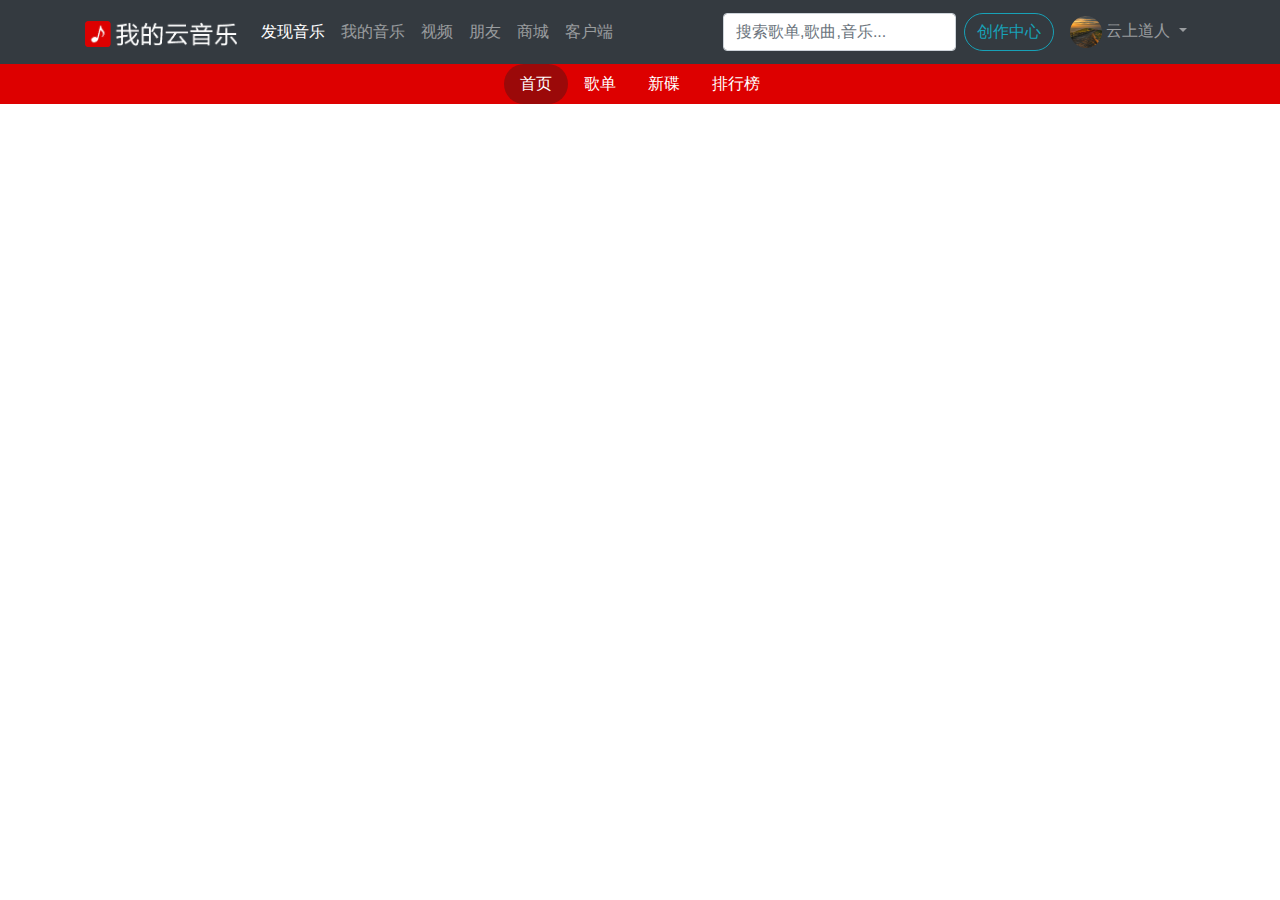
==== index.html @ 1333479b "add 第二层导航栏菜单" ====
<!DOCTYPE html>
<html>
	<head>
		<!-- ==================通用资源 -->
		<!-- 编码 -->
		<meta charset="utf-8">
		<!--实现响应式 -->
		<meta name="viewport" content="width=device-width, initial-scale=1, shrink-to-fit=no">

		<!-- bootstrap依赖 -->
		<link rel="stylesheet" href="./vender/bootstrap/css/bootstrap.min.css" crossorigin="anonymous" />

		<!-- form-validation表单验证框架样式 -->
		<link rel="stylesheet" href="./vender/form-validation/css/formValidation.min.css" />
		<!-- /==================通用资源 -->

		<link rel="stylesheet" href="./css/index.css" />

		<link rel="stylesheet" href="./css/common.css" />

		<title>注册</title>
	</head>
	<body>
		<!-- 头部 -->
		<header>
			<nav class="navbar navbar-expand-lg navbar-dark bg-dark">

				<div class="container">
					<!-- logo -->
					<a class="navbar-brand" href="./">
						<img src="./assets/logo.png" class="logo" />
					</a>

					<!-- 折叠菜单按钮；手机端才会显示 -->
					<button class="navbar-toggler" type="button" data-toggle="collapse" data-target="#navbarContent"
						aria-controls="navbarContent" aria-expanded="false" aria-label="Toggle navigation">
						<span class="navbar-toggler-icon"></span>
					</button>

					<!-- 导航栏内容容器 -->

					<div class="collapse navbar-collapse" id="navbarContent">
						<ul class="navbar-nav mr-auto">
							<li class="nav-item active">
								<a class="nav-link" href="./sheets">发现音乐</span></a>
							</li>

							<li class="nav-item">
								<a class="nav-link" href="./">我的音乐</a>
							</li>

							<li class="nav-item">
								<a class="nav-link" href="./videos">视频</a>
							</li>

							<li class="nav-item">
								<a class="nav-link" href="./feeds">朋友</a>
							</li>

							<li class="nav-item">
								<a class="nav-link" href="./foods">商城</a>
							</li>

							<li class="nav-item">
								<a class="nav-link" href="./d">客户端</a>
							</li>
						</ul>

						<!-- 搜索输入框 -->
						<form class="form-inline my-2 my-lg-0">
							<input class="form-control mr-sm-2" type="search" placeholder="搜索歌单,歌曲,音乐...">
						</form>

						<!-- 创作中心按钮 -->
						<a class="btn btn-outline-info rounded-pill mr-2" href="./admins">创作中心</a>

						<!-- 登录按钮；未登录时显示 -->
						<a class="btn btn-primary" href="./login" style="display: none;">快捷登录</a>

						<!-- 用户下拉菜单；登录后显示 -->
						<ul class="navbar-nav dropdown-hover">
							<li class="nav-item dropdown">
								<a class="nav-link dropdown-toggle" href="#" id="navbarDropdown" role="button"
									data-toggle="dropdown" aria-haspopup="true" aria-expanded="false">
									<img alt="avatar" class="rounded-circle avatar" src="./assets/avatar2.jpeg" />
									<span>云上道人</span>
								</a>

								<!-- 下拉菜单 -->
								<div class="dropdown-menu" aria-labelledby="navbarDropdown">
									<a class="dropdown-item" href="./users/show.html">我的主页</a>
									<a class="dropdown-item" href="./orders/index.html">我的订单</a>
									<a class="dropdown-item" href="./chats/index.html">我的消息</a>

									<div class="dropdown-divider"></div>

									<a class="dropdown-item" href="/settings/profile.html">个人设置</a>
									<a class="dropdown-item" href="/settings/avatar.html">头像设置</a>

									<a class="dropdown-item" href="/admins/index.html">后台管理</a>
									<a class="dropdown-item" href="/admins/index.html">创作者后台</a>

									<div class="dropdown-divider"></div>

									<!-- 退出表单 -->
									<form method="post" action="./logout">
										<button class="dropdown-item" type="submit">退出登录</button>
									</form>
								</div>
							</li>
						</ul>
					</div>

				</div>
			</nav>
		</header>
		<!-- /头部 -->
		
		<!-- 第二层导航栏 -->
		<ul class="nav nav-second justify-content-center bg-primary">
			<li class="nav-item">
				<a class="nav-link text-white active" href="#">首页</a>
			</li>
		
			<li class="nav-item">
				<a class="nav-link text-white" href="#">歌单</a>
			</li>
			
			<li class="nav-item">
				<a class="nav-link text-white" href="#">新碟</a>
			</li>
		
			<li class="nav-item">
				<a class="nav-link text-white" href="#">排行榜</a>
			</li>
		</ul>
		<!-- /第二层导航栏 -->
		

		<!-- ==================通用资源 -->
		<!-- jquery框架 -->
		<script src="./vender/jquery/jquery.min.js" crossorigin="anonymous"></script>

		<!-- popper框架 -->
		<script src="./vender/poper/popper.min.js" crossorigin="anonymous"></script>

		<!-- bootstrap js依赖 -->
		<script src="./vender/bootstrap/js/bootstrap.min.js" crossorigin="anonymous"></script>

		<!-- form-validation表单验证框架样式 js依赖 -->
		<script src="./vender/form-validation/js/form-validation.min.js"></script>

		<!-- form-validation表单验证框架依赖bootstrap js依赖 -->
		<script src="./vender/form-validation/js/framework/bootstrap.js"></script>

		<!-- form-validation表单验证框架中文语言提示 -->
		<script src="./vender/form-validation/js/language/zh_CN.js"></script>

		<!-- /==================通用资源 -->





	</body>
</html>
---- vender/form-validation/css/formValidation.min.css ----
.fv-has-feedback{position:relative}.fv-control-feedback{position:absolute;top:0;right:0;z-index:2;display:block;width:34px;height:34px;line-height:34px;text-align:center}.fv-help-block{display:block}.fv-form-bootstrap .help-block{margin-bottom:0}.fv-form-bootstrap .tooltip-inner{text-align:left}.fv-form-bootstrap .fv-icon-no-label{top:0}.fv-form-bootstrap .fv-bootstrap-icon-input-group{z-index:100}.form-inline.fv-form-bootstrap .form-group{vertical-align:top}.fv-form-foundation .fv-control-feedback{top:21px;right:15px;width:37px;height:37px;line-height:37px}.fv-form-foundation .collapse .fv-control-feedback{top:0;right:0}.fv-form-foundation .fv-icon-no-label,.fv-form-horizontal.fv-form-foundation .fv-control-feedback{top:0}.fv-form-foundation .error .fv-control-feedback{color:#f04124}.error.fv-has-tooltip select,.error.fv-has-tooltip textarea,.fv-form-foundation .error.fv-has-tooltip input{margin-bottom:1rem}.fv-form-pure .fv-control-feedback{top:22px;width:36px;height:36px;line-height:36px}.pure-form-stacked.fv-form-pure .fv-control-feedback{top:4px}.pure-form-aligned .pure-control-group .fv-help-block{margin-top:5px;margin-left:180px}.fv-form-pure .fv-icon-no-label,.pure-form-aligned.fv-form-pure .fv-control-feedback{top:0}.fv-form-pure .fv-has-error .fv-control-feedback,.fv-form-pure .fv-has-error .fv-help-block,.fv-form-pure .fv-has-error label{color:#CA3C3C}.fv-form-semantic .fv-control-feedback.icon{right:7px}.fv-form-semantic .error .icon{color:#d95c5c}.fv-form-horizontal.fv-form-semantic .row{padding-bottom:0}.fv-form-uikit .fv-control-feedback{top:25px;width:30px;height:30px;line-height:30px}.fv-form-uikit .uk-text-danger{display:block}.uk-form-horizontal.fv-form-uikit .fv-control-feedback{top:0}.fv-form-uikit .fv-has-error .fv-control-feedback,.fv-form-uikit .fv-has-error .uk-form-label,.fv-form-uikit .fv-has-error label{color:#D85030}.fv-form-uikit .fv-icon-no-label{top:0}
---- css/index.css ----
//首页样式

.nav-send .nav-item a {
	height: 1.25rem;
	line-height: 1.25rem;

	padding: 0 0.813rem;
	margin: .625rem 1.063rem;
}

/* 第二层导航栏 选中 */
.nav-second a.active,
.nav-second a:hover {
	/* 背景颜色 */
	background-color: #9B0909;

	/* 圆角 */
	border-radius: 1.25rem;
}
}
---- css/common.css ----
/**
 * 通用背景
 */
.bg{
	background-color: #f9f9f9;
}

/**
 * form-validation表单验证，不兼容bootstrap4，自定义样式
 */
.has-success label{
	color: #28a745;
}
.has-success input
{
    border-color: #28a745;
}
.has-error label
{
    color: #dc3545;
}

.has-error input
{
    border-color: #dc3545;
}

.help-block{
    border-color: #dc3545;
}

.logo{
	height:1.6rem;
}

/**
 * 导航栏图像样式
 */
.avatar{
	width: 2rem;
	height: 2rem;
}

/**
 * 添加dropdown-hover 实现鼠标经过显示下拉框
 */
.dropdown-hover .dropdown:hover > .dropdown-menu{
	display: block;
}
.dropdown-hover .dropdown > .dropdown-toggle:active{
	pointer-events: none;
}
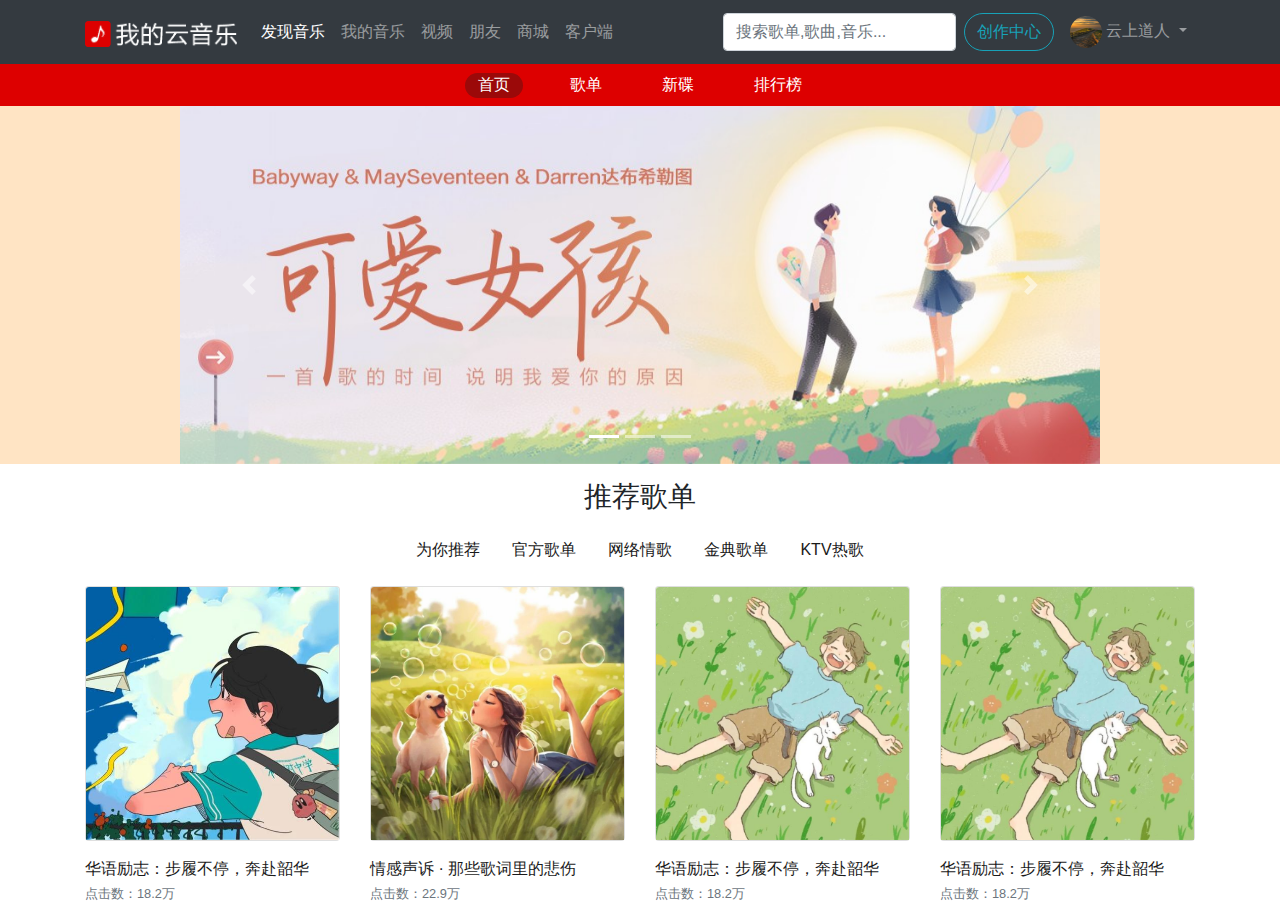
==== commit 1691bb60: "add 轮播图、推荐歌单" ====
--- a/index.html
+++ b/index.html
@@ -115,27 +115,229 @@
 			</nav>
 		</header>
 		<!-- /头部 -->
-		
+
 		<!-- 第二层导航栏 -->
 		<ul class="nav nav-second justify-content-center bg-primary">
 			<li class="nav-item">
 				<a class="nav-link text-white active" href="#">首页</a>
 			</li>
-		
+
 			<li class="nav-item">
 				<a class="nav-link text-white" href="#">歌单</a>
 			</li>
-			
+
 			<li class="nav-item">
 				<a class="nav-link text-white" href="#">新碟</a>
 			</li>
-		
+
 			<li class="nav-item">
 				<a class="nav-link text-white" href="#">排行榜</a>
 			</li>
 		</ul>
 		<!-- /第二层导航栏 -->
-		
+
+		<!-- 轮播图 -->
+		<div style="background-color: bisque;">
+			<div class="container">
+				<!-- 行 -->
+				<div class="row">
+					<!-- 列 -->
+					<div class="col-12 col-md-10 offset-md-1">
+						<!-- banner -->
+						<div id="banner" class="carousel slide" data-ride="carousel">
+							<!-- 指示器 -->
+							<ol class="carousel-indicators">
+								<li data-target="#banner" data-slide-to="0" class="active"></li>
+								<li data-target="#banner" data-slide-to="1"></li>
+								<li data-target="#banner" data-slide-to="2"></li>
+							</ol><!-- /指示器 -->
+
+							<!-- banner内容 -->
+							<div class="carousel-inner">
+								<div class="carousel-item active">
+									<a href="//www.ixuea.com">
+										<img src="./assets/download/6.jpg" class="d-block w-100">
+									</a>
+								</div>
+
+								<div class="carousel-item">
+									<a href="//www.ixuea.com/books">
+										<img src="./assets/download/5.jpg" class="d-block w-100">
+									</a>
+								</div>
+
+								<div class="carousel-item">
+									<a href="//www.ixuea.com">
+										<img src="./assets/download/7.jpg" class="d-block w-100">
+									</a>
+								</div>
+							</div><!-- /banner内容 -->
+
+							<!--aria-hidden:失明的人使用识读设备（自动读取内容并自动播放出来）
+									        播放到此属性的内容时会自动跳过，以免残障人士混淆
+									
+									        sr-only:全称是 screen reader only
+									        意为：仅供屏幕阅读器，这个class主要用于增强 accessbility（可访问性）-->
+							<!-- 上一页按钮 -->
+							<a class="carousel-control-prev" href="#banner" role="button" data-slide="prev">
+								<span class="carousel-control-prev-icon" aria-hidden="true"></span>
+								<span class="sr-only">上一页</span>
+							</a><!-- /上一页按钮 -->
+
+							<!-- 下一页按钮 -->
+							<a class="carousel-control-next" href="#banner" role="button" data-slide="next">
+								<span class="carousel-control-next-icon" aria-hidden="true"></span>
+								<span class="sr-only">下一页</span>
+							</a><!-- /下一页按钮 -->
+						</div>
+						<!-- /banner -->
+					</div>
+				</div>
+			</div>
+		</div>
+		<!-- /轮播图 -->
+
+		<!-- 推荐歌单内容容器 -->
+		<div class="container">
+
+			<!-- 电脑页面显示的推荐歌单标题 -->
+			<!-- 行 -->
+			<!-- d-none表示在所有尺寸的屏幕上隐藏 d-sm-block表示只在xs尺寸的屏幕上隐藏-->
+			<div class="row text-center d-none d-sm-block mt-3">
+				<!-- 列 -->
+				<div class="col-12">
+					<h3>推荐歌单</h3>
+				</div>
+			</div><!-- /电脑页面显示的推荐歌单标题 -->
+
+			<!-- 移动设备显示的推荐歌单标题 -->
+			<!-- d-block表示所有尺寸屏幕都显示，d-sm-none表示只在xs尺寸的屏幕上隐藏 -->
+			<div class="row mt-3 d-block d-sm-none">
+				<div class="col-12">
+					<!--d-flex:使用flex布局，justify-content-between：内容两端对齐-->
+					<div class="d-flex justify-content-between">
+						<h5>推荐歌单</h5>
+						<a href="./sheets/index.html">更多></a>
+					</div>
+				</div>
+			</div><!-- /移动设备显示的推荐歌单标题 -->
+
+
+			<!-- 推荐歌单类别 -->
+			<div class="row mt-3 d-none d-sm-block">
+				<div class="col-12">
+					<ul class="nav justify-content-center">
+						<li class="nav-item">
+							<a class="nav-link" href="#">为你推荐</a>
+						</li>
+						<li class="nav-item">
+							<a class="nav-link" href="#">官方歌单</a>
+						</li>
+						<li class="nav-item">
+							<a class="nav-link" href="#">网络情歌</a>
+						</li>
+						<li class="nav-item">
+							<a class="nav-link" href="#">金典歌单</a>
+						</li>
+						<li class="nav-item">
+							<a class="nav-link" href="#">KTV热歌</a>
+						</li>
+					</ul>
+				</div>
+			</div><!-- /推荐歌单类别 -->
+
+			<!-- 推荐歌单 -->
+			<div class="row mt-3">
+				<!-- 列 -->
+				<div class="col-6 col-md-3 mb-3">
+					<div class="card-deck">
+						<div class="card">
+							<!-- 封面 -->
+							<img src="./assets/download/12.jpg" class="card-img-top">
+						</div>
+					</div>
+					<!-- 标题容器 -->
+					<div class="mt-3">
+						<a href="./sheets/show.html">
+							<span>华语励志：步履不停，奔赴韶华</span> <br />
+							<small>
+								<span class="text-secondary">
+									点击数：<span>18.2万</span>
+								</span>
+							</small>
+						</a>
+					</div>
+				</div>
+				<!-- 列 -->
+				<div class="col-6 col-md-3 mb-3">
+					<div class="card-deck">
+						<div class="card">
+							<!-- 封面 -->
+							<img src="./assets/download/11.jpg" class="card-img-top">
+						</div>
+					</div>
+					<!-- 标题容器 -->
+					<div class="mt-3">
+						<a href="./sheets/show.html">
+							<span>情感声诉 · 那些歌词里的悲伤</span> <br />
+							<small>
+								<span class="text-secondary">
+									点击数：<span>22.9万</span>
+								</span>
+							</small>
+						</a>
+					</div>
+				</div>
+				<!-- 列 -->
+				<div class="col-6 col-md-3 mb-3">
+					<div class="card-deck">
+						<div class="card">
+							<!-- 封面 -->
+							<img src="./assets/download/10.jpg" class="card-img-top">
+						</div>
+					</div>
+					<!-- 标题容器 -->
+					<div class="mt-3">
+						<a href="./sheets/show.html">
+							<span>华语励志：步履不停，奔赴韶华</span> <br />
+							<small>
+								<span class="text-secondary">
+									点击数：<span>18.2万</span>
+								</span>
+							</small>
+						</a>
+					</div>
+				</div>
+				<!-- 列 -->
+				<div class="col-6 col-md-3 mb-3">
+					<div class="card-deck">
+						<div class="card">
+							<!-- 封面 -->
+							<img src="./assets/download/10.jpg" class="card-img-top">
+						</div>
+					</div>
+					<!-- 标题容器 -->
+					<div class="mt-3">
+						<a href="./sheets/show.html">
+							<span>华语励志：步履不停，奔赴韶华</span> <br />
+							<small>
+								<span class="text-secondary">
+									点击数：<span>18.2万</span>
+								</span>
+							</small>
+						</a>
+					</div>
+				</div>
+
+			</div>
+
+		</div>
+
+
+
+
+
+
 
 		<!-- ==================通用资源 -->
 		<!-- jquery框架 -->
--- a/css/index.css
+++ b/css/index.css
@@ -1,11 +1,11 @@
-//首页样式
-
-.nav-send .nav-item a {
-	height: 1.25rem;
-	line-height: 1.25rem;
-
+/**
+ * 首页样式
+ */
+.nav-second .nav-item a {
+	height: 1.55rem;
+	line-height: 1.55rem;
 	padding: 0 0.813rem;
-	margin: .625rem 1.063rem;
+	margin: 0.55rem 1.063rem;
 }
 
 /* 第二层导航栏 选中 */
--- a/css/common.css
+++ b/css/common.css
@@ -49,4 +49,20 @@
 }
 .dropdown-hover .dropdown > .dropdown-toggle:active{
 	pointer-events: none;
+}
+
+/**
+ * 全局a标签样式
+ */
+a{
+	color: #1a1a1a;
+	
+}
+
+/**
+ * 所有a标签，鼠标放上去样式
+ */
+a:hover{
+	color: #d00;
+	text-decoration: none;
 }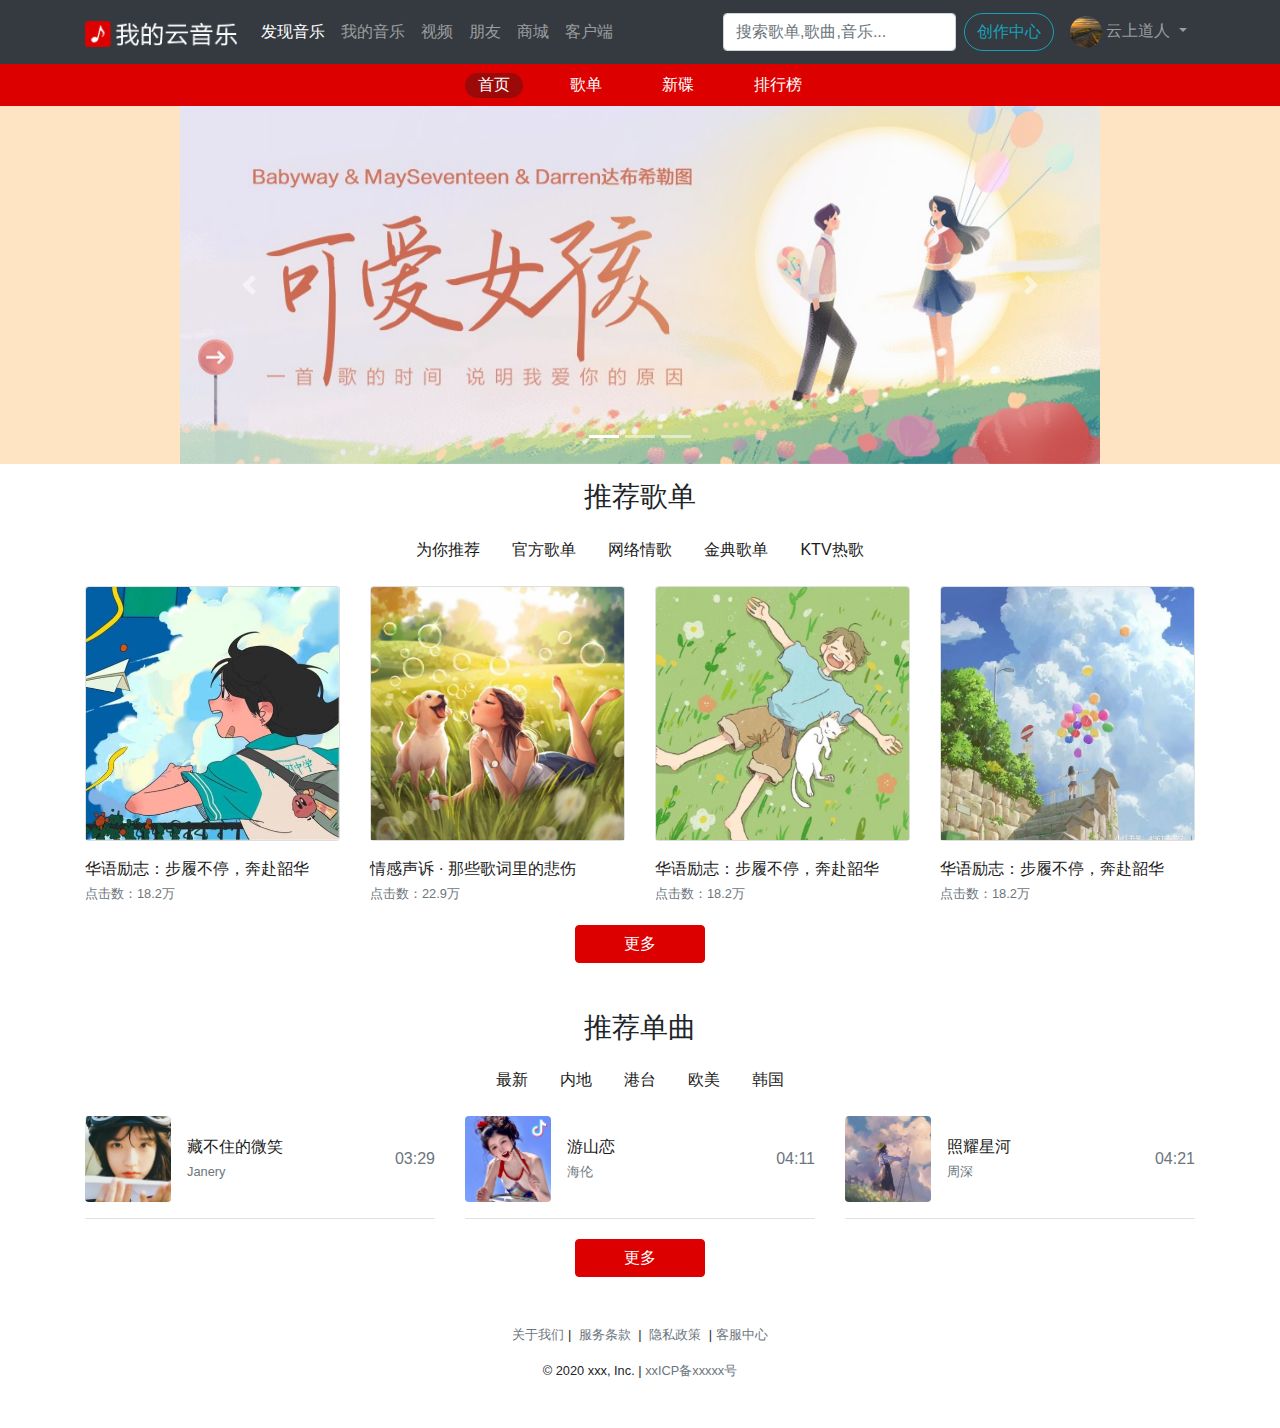
==== commit 9a5898ea: "add 推荐单曲、底部导航栏" ====
--- a/index.html
+++ b/index.html
@@ -217,7 +217,7 @@
 					<!--d-flex:使用flex布局，justify-content-between：内容两端对齐-->
 					<div class="d-flex justify-content-between">
 						<h5>推荐歌单</h5>
-						<a href="./sheets/index.html">更多></a>
+						<a href="./sheets/index.html" class="text-secondary">更多></a>
 					</div>
 				</div>
 			</div><!-- /移动设备显示的推荐歌单标题 -->
@@ -313,7 +313,7 @@
 					<div class="card-deck">
 						<div class="card">
 							<!-- 封面 -->
-							<img src="./assets/download/10.jpg" class="card-img-top">
+							<img src="./assets/download/9.jpg" class="card-img-top">
 						</div>
 					</div>
 					<!-- 标题容器 -->
@@ -328,14 +328,166 @@
 						</a>
 					</div>
 				</div>
-
-			</div>
-
+			</div>
 		</div>
 
-
-
-
+		<!-- 更多按钮行 -->
+		<div class="row mt-1 text-center">
+			<div class="col-12">
+				<a class="btn btn-primary pl-5 pr-5" href="../">更多</a>
+			</div>
+		</div>
+
+		<!-- 推荐单曲内容容器 -->
+		<div class="container">
+			<!-- 电脑页面推荐单曲标题 -->
+			<div class="row text-center mt-5 d-none d-sm-block">
+				<!-- 列 -->
+				<div class="col-12">
+					<h3>推荐单曲</h3>
+				</div>
+			</div>
+
+			<!-- 移动设备页面推荐单曲标题 -->
+			<div class="row mt-3 d-block d-sm-none">
+				<div class="col-12">
+					<div class="d-flex justify-content-between">
+						<h5>推荐单曲</h5>
+						<a href="./" class="text-secondary">更多》</a>
+					</div>
+				</div>
+			</div>
+
+			<!-- 歌曲分类行 -->
+			<div class="row mt-3 d-none d-sm-block">
+				<!-- 列 -->
+				<div class="col-12">
+					<ul class="nav justify-content-center">
+						<li class="nav-item">
+							<a class="nav-link" href="#">最新</a>
+						</li>
+						<li class="nav-item">
+							<a class="nav-link" href="#">内地</a>
+						</li>
+						<li class="nav-item">
+							<a class="nav-link" href="#">港台</a>
+						</li>
+						<li class="nav-item">
+							<a class="nav-link" href="#">欧美</a>
+						</li>
+						<li class="nav-item">
+							<a class="nav-link" href="#">韩国</a>
+						</li>
+					</ul>
+				</div>
+			</div><!-- /歌曲分类行 -->
+
+			<!-- 单曲行 -->
+			<div class="row mt-3">
+				<!-- 一个单曲一列 -->
+				<div class="col-12 col-md-4 mb-3">
+					<a href="./">
+						<div class="d-flex align-items-center border-bottom pb-3">
+							<!-- 音乐封面容器 -->
+							<div class="container-song-banner">
+								<img class="rounded card-img-top" src="./assets/download/14.jpg""/>
+							</div>
+							
+							<!-- 音乐信息容器 -->
+							<div class=" ml-3 mr-auto">
+								<span>藏不住的微笑</span><br />
+								<small>
+									<span class="text-secondary">Janery</span>
+								</small>
+							</div>
+
+							<!-- 音乐时长容器 -->
+							<div class="text-secondary">
+								<span>03:29</span>
+							</div>
+						</div>
+					</a>
+				</div><!-- /一个单曲一列 -->
+
+				<!-- 一个单曲一列 -->
+				<div class="col-12 col-md-4 mb-3">
+					<a href="./">
+						<div class="d-flex align-items-center border-bottom pb-3">
+							<!-- 音乐封面容器 -->
+							<div class="container-song-banner">
+								<img class="rounded card-img-top" src="./assets/download/15.jpg""/>
+							</div>
+							
+							<!-- 音乐信息容器 -->
+							<div class=" ml-3 mr-auto">
+								<span>游山恋</span><br />
+								<small>
+									<span class="text-secondary">海伦</span>
+								</small>
+							</div>
+
+							<!-- 音乐时长容器 -->
+							<div class="text-secondary">
+								<span>04:11</span>
+							</div>
+						</div>
+					</a>
+				</div><!-- /一个单曲一列 -->
+
+				<!-- 一个单曲一列 -->
+				<div class="col-12 col-md-4 mb-3">
+					<a href="./">
+						<div class="d-flex align-items-center border-bottom pb-3">
+							<!-- 音乐封面容器 -->
+							<div class="container-song-banner">
+								<img class="rounded card-img-top" src="./assets/download/17.jpg""/>
+							</div>
+							
+							<!-- 音乐信息容器 -->
+							<div class=" ml-3 mr-auto">
+								<span>照耀星河</span><br />
+								<small>
+									<span class="text-secondary">周深</span>
+								</small>
+							</div>
+
+							<!-- 音乐时长容器 -->
+							<div class="text-secondary">
+								<span>04:21</span>
+							</div>
+						</div>
+					</a>
+				</div><!-- /一个单曲一列 -->
+			</div>
+
+		</div>
+
+		<!-- 更多按钮行 -->
+		<div class="row mt-1 text-center">
+			<div class="col-12">
+				<a class="btn btn-primary pl-5 pr-5" href="../">更多</a>
+			</div>
+		</div>
+
+		<!-- 底部容器 -->
+		<footer class="mt-5 mb-5 small text-center">
+			<div class="container">
+				<div class="row">
+					<div class="col">
+						<div>
+							<a href="#" class="text-muted">关于我们</a> |
+							<a href="#" class="text-muted pl-1 pr-1">服务条款</a> |
+							<a href="#" class="text-muted pl-1 pr-1">隐私政策</a> |
+							<a href="#" class="text-muted">客服中心</a>
+						</div>
+
+						<div class="mt-3">
+							© 2020 <a target="_blank" href="#">xxx</a>, Inc. | <a target="_blank" href="//beian.miit.gov.cn" class="text-muted">xxICP备xxxxx号</a>
+						</div>
+					</div>
+				</div>
+			</div>
+		</footer>
 
 
 
--- a/css/common.css
+++ b/css/common.css
@@ -65,4 +65,12 @@
 a:hover{
 	color: #d00;
 	text-decoration: none;
+}
+
+/**
+ * 音乐封面图片样式，设置固定宽高
+ */
+.container-song-banner{
+	width: 5.375rem;
+	height: 5.375rem;
 }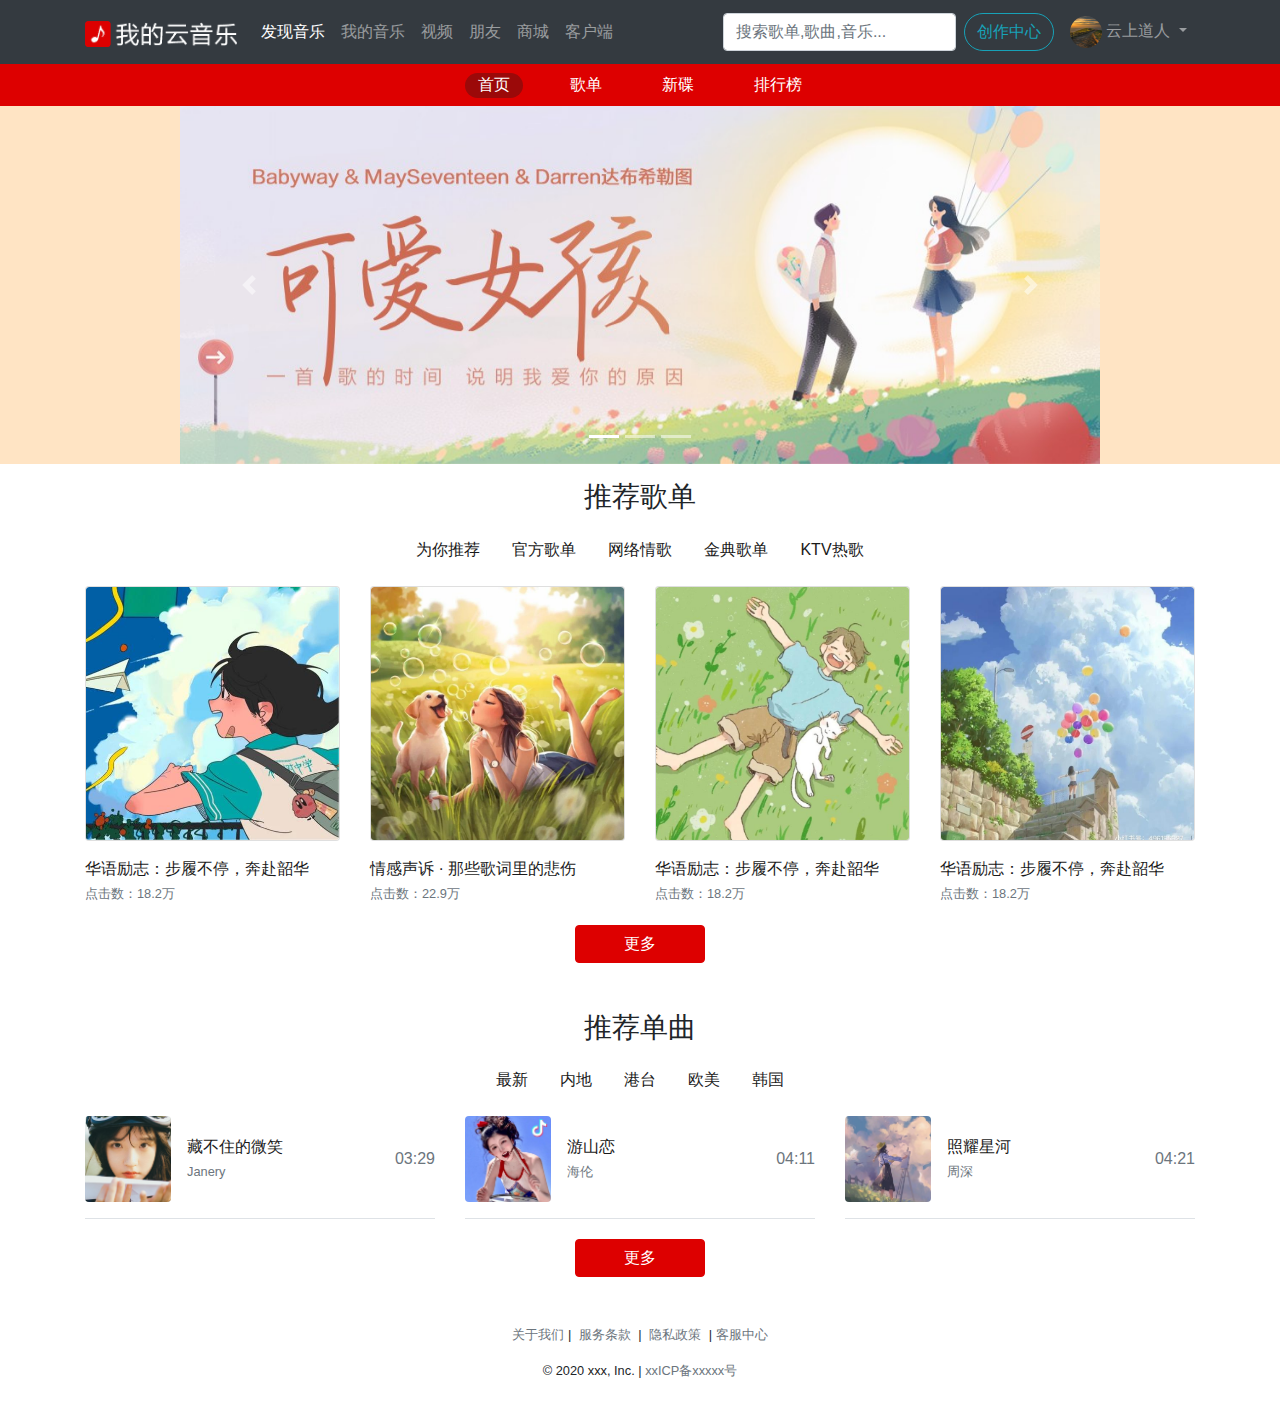
==== commit 396c068f: "add 鼠标放上去背景缩放" ====
--- a/index.html
+++ b/index.html
@@ -251,9 +251,11 @@
 				<!-- 列 -->
 				<div class="col-6 col-md-3 mb-3">
 					<div class="card-deck">
-						<div class="card">
+						<div class="card overflow-hidden">
 							<!-- 封面 -->
-							<img src="./assets/download/12.jpg" class="card-img-top">
+							<a href="javascript:void(0)" class="button-hover-show-play scale-hover" onclick="onPlayClick('歌单id')">
+								<img src="./assets/download/12.jpg" class="card-img-top">
+							</a>
 						</div>
 					</div>
 					<!-- 标题容器 -->
@@ -271,9 +273,11 @@
 				<!-- 列 -->
 				<div class="col-6 col-md-3 mb-3">
 					<div class="card-deck">
-						<div class="card">
+						<div class="card overflow-hidden">
 							<!-- 封面 -->
-							<img src="./assets/download/11.jpg" class="card-img-top">
+							<a href="javascript:void(0)" class="button-hover-show-play scale-hover" onclick="onPlayClick('歌单id')">
+								<img src="./assets/download/11.jpg" class="card-img-top">
+							</a>
 						</div>
 					</div>
 					<!-- 标题容器 -->
@@ -291,9 +295,11 @@
 				<!-- 列 -->
 				<div class="col-6 col-md-3 mb-3">
 					<div class="card-deck">
-						<div class="card">
+						<div class="card overflow-hidden">
 							<!-- 封面 -->
-							<img src="./assets/download/10.jpg" class="card-img-top">
+							<a href="javascript:void(0)" class="button-hover-show-play scale-hover" onclick="onPlayClick('歌单id')">
+								<img src="./assets/download/10.jpg" class="card-img-top">
+							</a>
 						</div>
 					</div>
 					<!-- 标题容器 -->
@@ -311,9 +317,11 @@
 				<!-- 列 -->
 				<div class="col-6 col-md-3 mb-3">
 					<div class="card-deck">
-						<div class="card">
+						<div class="card overflow-hidden">
 							<!-- 封面 -->
-							<img src="./assets/download/9.jpg" class="card-img-top">
+							<a href="javascript:void(0)" class="button-hover-show-play scale-hover" onclick="onPlayClick('歌单id')">
+								<img src="./assets/download/9.jpg" class="card-img-top">
+							</a>
 						</div>
 					</div>
 					<!-- 标题容器 -->
@@ -482,7 +490,8 @@
 						</div>
 
 						<div class="mt-3">
-							© 2020 <a target="_blank" href="#">xxx</a>, Inc. | <a target="_blank" href="//beian.miit.gov.cn" class="text-muted">xxICP备xxxxx号</a>
+							© 2020 <a target="_blank" href="#">xxx</a>, Inc. | <a target="_blank"
+								href="//beian.miit.gov.cn" class="text-muted">xxICP备xxxxx号</a>
 						</div>
 					</div>
 				</div>
--- a/css/common.css
+++ b/css/common.css
@@ -73,4 +73,50 @@
 .container-song-banner{
 	width: 5.375rem;
 	height: 5.375rem;
-}+}
+
+/**
+ * 鼠标放上去显示播放按钮，通过伪元素实现
+ */
+.button-hover-show-play:hover::after{
+	content: "";
+	
+	/**
+	 * 绝对定位
+	 */
+	position: absolute;
+	
+	/* 宽高 */
+	width: 4.375rem;
+	height: 4.375rem;
+	
+	/* 背景大小 */
+	background-size: 4.375rem;
+	
+	top: 50%;
+	left: 50%;
+	
+	margin-left: -2.1875rem;
+	margin-top: -2.1875rem;
+	
+	/* 设置图片 */
+	background-image: url(../assets/ic-cover-play.png);
+}
+
+/* 鼠标放上去，放大里面的图片（css3动画效果） *
+/* 默认样式 */
+.scale-hover{	
+	/* 所有的，执行时间为0.7s */
+	transition: all 0.7s;
+}
+/* 鼠标放上去状态 */
+.scale-hover:hover{
+	/* x,y分别放大到1.2倍 */
+	transform: scale(1.2, 1.2);
+	
+	/* 所有的，执行时间为0.7s */
+	transition: all 0.7s;
+}
+
+/* /鼠标放上去，放大里面的图片（css3动画效果） *
+
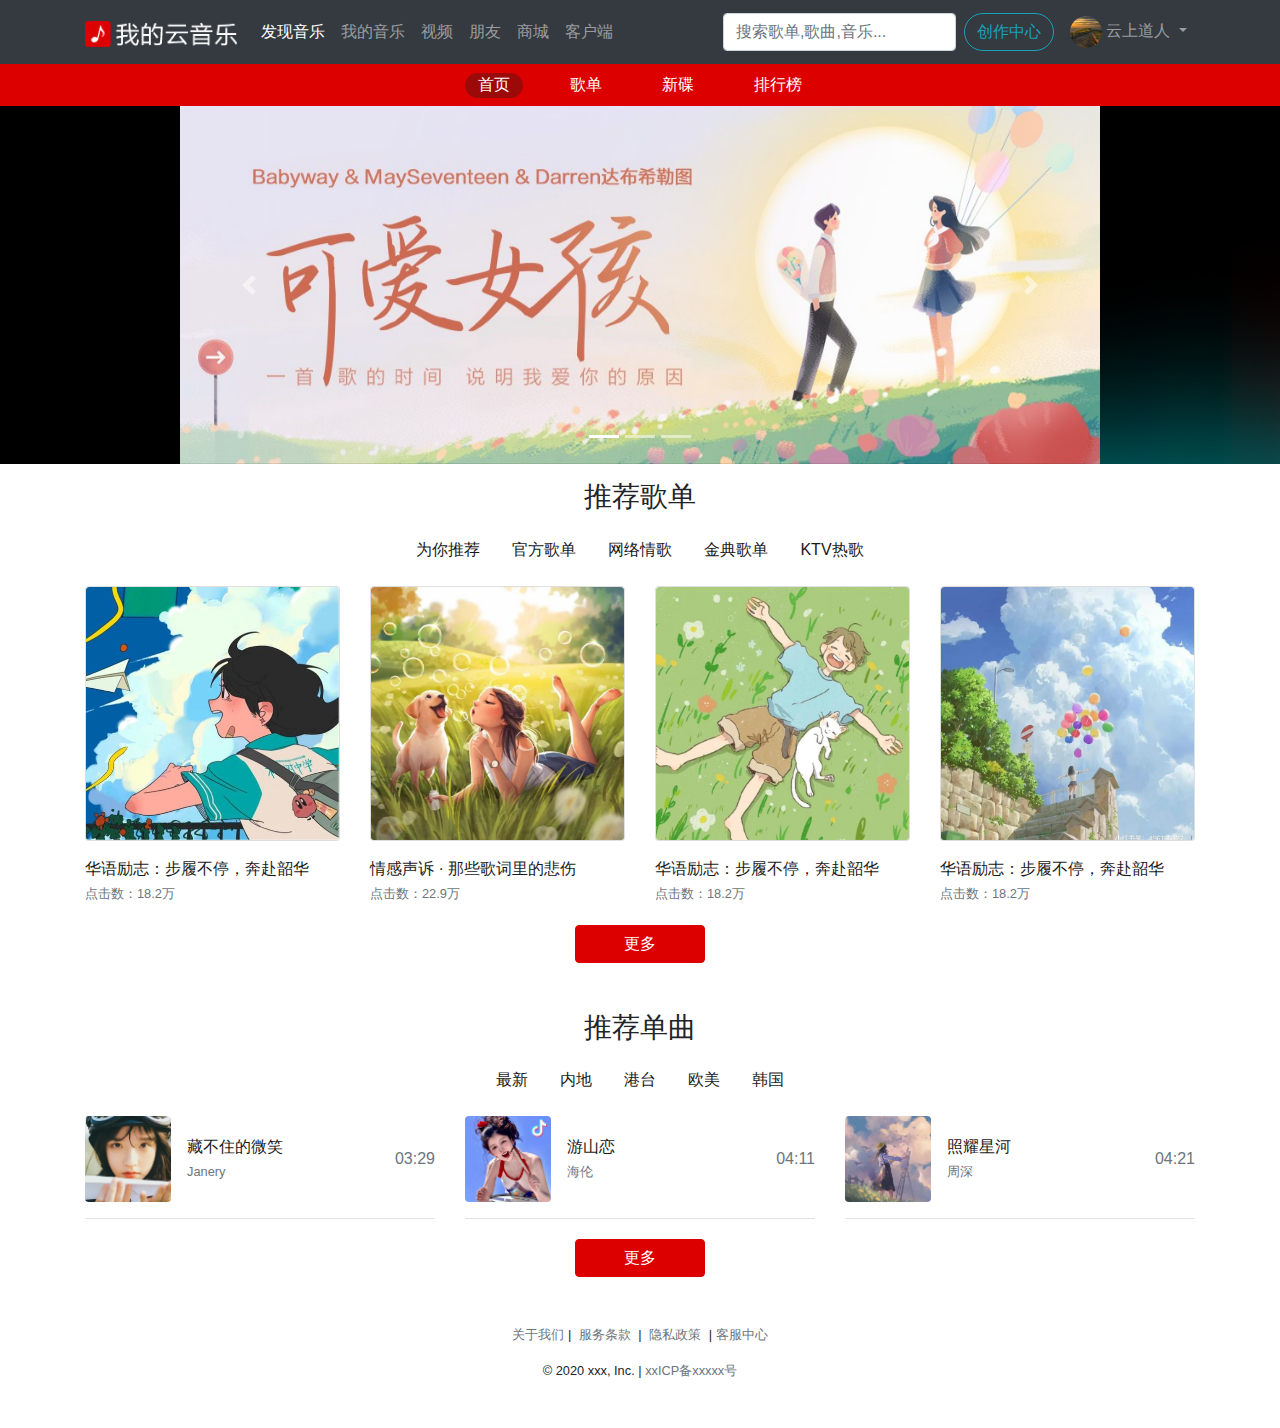
==== commit f11f5d93: "实现首页轮播图背景高斯模糊" ====
--- a/index.html
+++ b/index.html
@@ -17,7 +17,7 @@
 		<link rel="stylesheet" href="./css/index.css" />
 
 		<link rel="stylesheet" href="./css/common.css" />
-
+		
 		<title>注册</title>
 	</head>
 	<body>
@@ -82,7 +82,7 @@
 							<li class="nav-item dropdown">
 								<a class="nav-link dropdown-toggle" href="#" id="navbarDropdown" role="button"
 									data-toggle="dropdown" aria-haspopup="true" aria-expanded="false">
-									<img alt="avatar" class="rounded-circle avatar" src="./assets/avatar2.jpeg" />
+									<img alt="avatar" class="rounded-circle avatar" src="./assets/awatar2.jpeg" />
 									<span>云上道人</span>
 								</a>
 
@@ -137,8 +137,10 @@
 		<!-- /第二层导航栏 -->
 
 		<!-- 轮播图 -->
-		<div style="background-color: bisque;">
-			<div class="container">
+		<div style="position: relative;">
+			 
+			<!-- 轮播图容器 -->
+			<div class="container container-banner" style="position: relative;z-index: 100;">
 				<!-- 行 -->
 				<div class="row">
 					<!-- 列 -->
@@ -193,7 +195,19 @@
 						<!-- /banner -->
 					</div>
 				</div>
-			</div>
+			</div><!-- /轮播图容器 -->
+			
+			<!-- 高斯模糊容器 -->
+			<div class="abs00 container-mask w-100 h-100" style="z-index: 60;background-size: cover;">
+				<canvas id="canvas-mask" class="img-background w-100 h-100"></canvas>
+			</div>
+			
+			<!-- 背景容器 -->
+			<div class="abs00 container-background w-100 h-100" style="z-index: 1;">
+				<img id="img-background" class="img-background w-100 h-100" src="./assets/download/6.jpg" />
+			</div> 
+			
+			
 		</div>
 		<!-- /轮播图 -->
 
@@ -518,12 +532,18 @@
 
 		<!-- form-validation表单验证框架中文语言提示 -->
 		<script src="./vender/form-validation/js/language/zh_CN.js"></script>
+		
+		<!-- 高斯模糊依赖 -->
+		<script src="./vender/StakBlur/stackblur.min.js"></script>
 
 		<!-- /==================通用资源 -->
 
 
-
-
+		<script src="./js/index.js"></script>
+		
+		<script>
+			//StackBlur.image('img-background', 'canvas-mask', 90, false);
+		</script>
 
 	</body>
 </html>
--- a/css/index.css
+++ b/css/index.css
@@ -17,4 +17,11 @@
 	/* 圆角 */
 	border-radius: 1.25rem;
 }
+/**
+ * 绝对定位，左上0,0
+ */
+.abs00{
+	position: absolute;
+	left: 0;
+	top: 0;
 }
--- a/css/common.css
+++ b/css/common.css
@@ -117,6 +117,4 @@
 	/* 所有的，执行时间为0.7s */
 	transition: all 0.7s;
 }
-
-/* /鼠标放上去，放大里面的图片（css3动画效果） *
-
+/* /鼠标放上去，放大里面的图片（css3动画效果） */
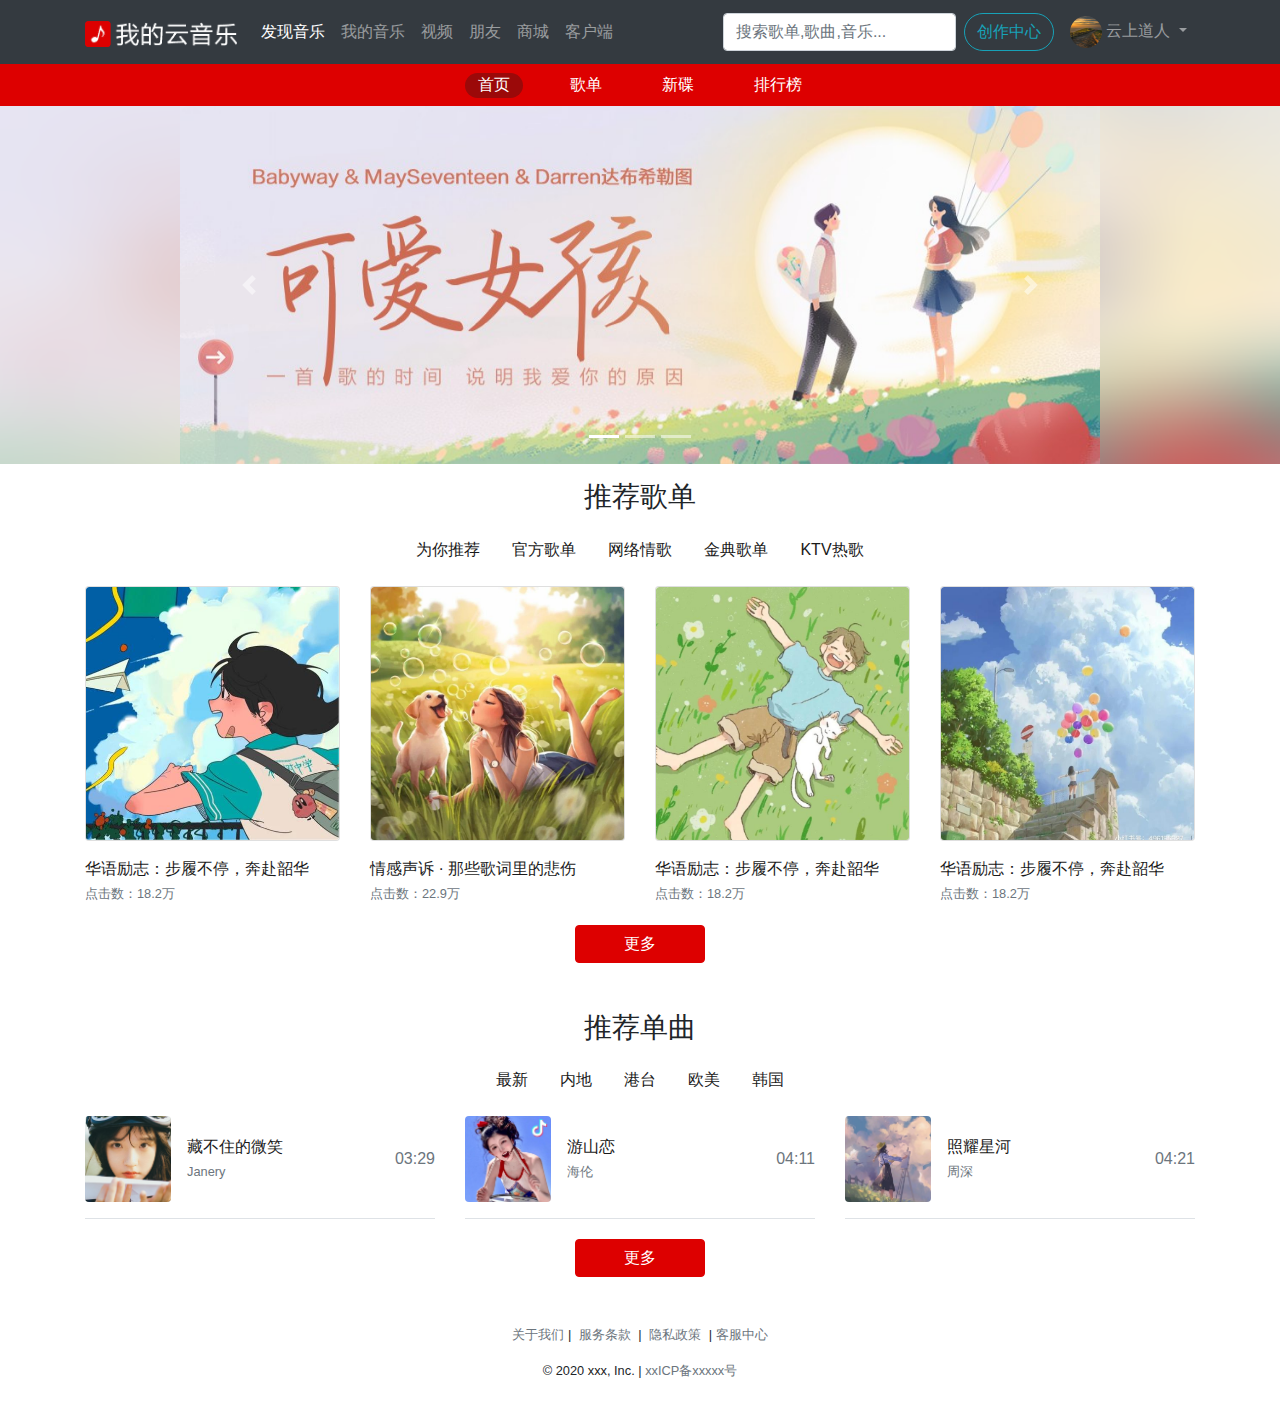
==== commit 39ce6503: "修复首页轮播图下面的高斯模糊背景，在网页第一次加载时背景图片非第一个轮播图片问题" ====
--- a/index.html
+++ b/index.html
@@ -137,7 +137,7 @@
 		<!-- /第二层导航栏 -->
 
 		<!-- 轮播图 -->
-		<div style="position: relative;">
+		<div style="position: relative;background-color: red">
 			 
 			<!-- 轮播图容器 -->
 			<div class="container container-banner" style="position: relative;z-index: 100;">
@@ -204,7 +204,7 @@
 			
 			<!-- 背景容器 -->
 			<div class="abs00 container-background w-100 h-100" style="z-index: 1;">
-				<img id="img-background" class="img-background w-100 h-100" src="./assets/download/6.jpg" />
+				<img id="img-background" class="img-background w-100 h-100" src="./assets/download/6.jpg" style="display: none;" />
 			</div> 
 			
 			
